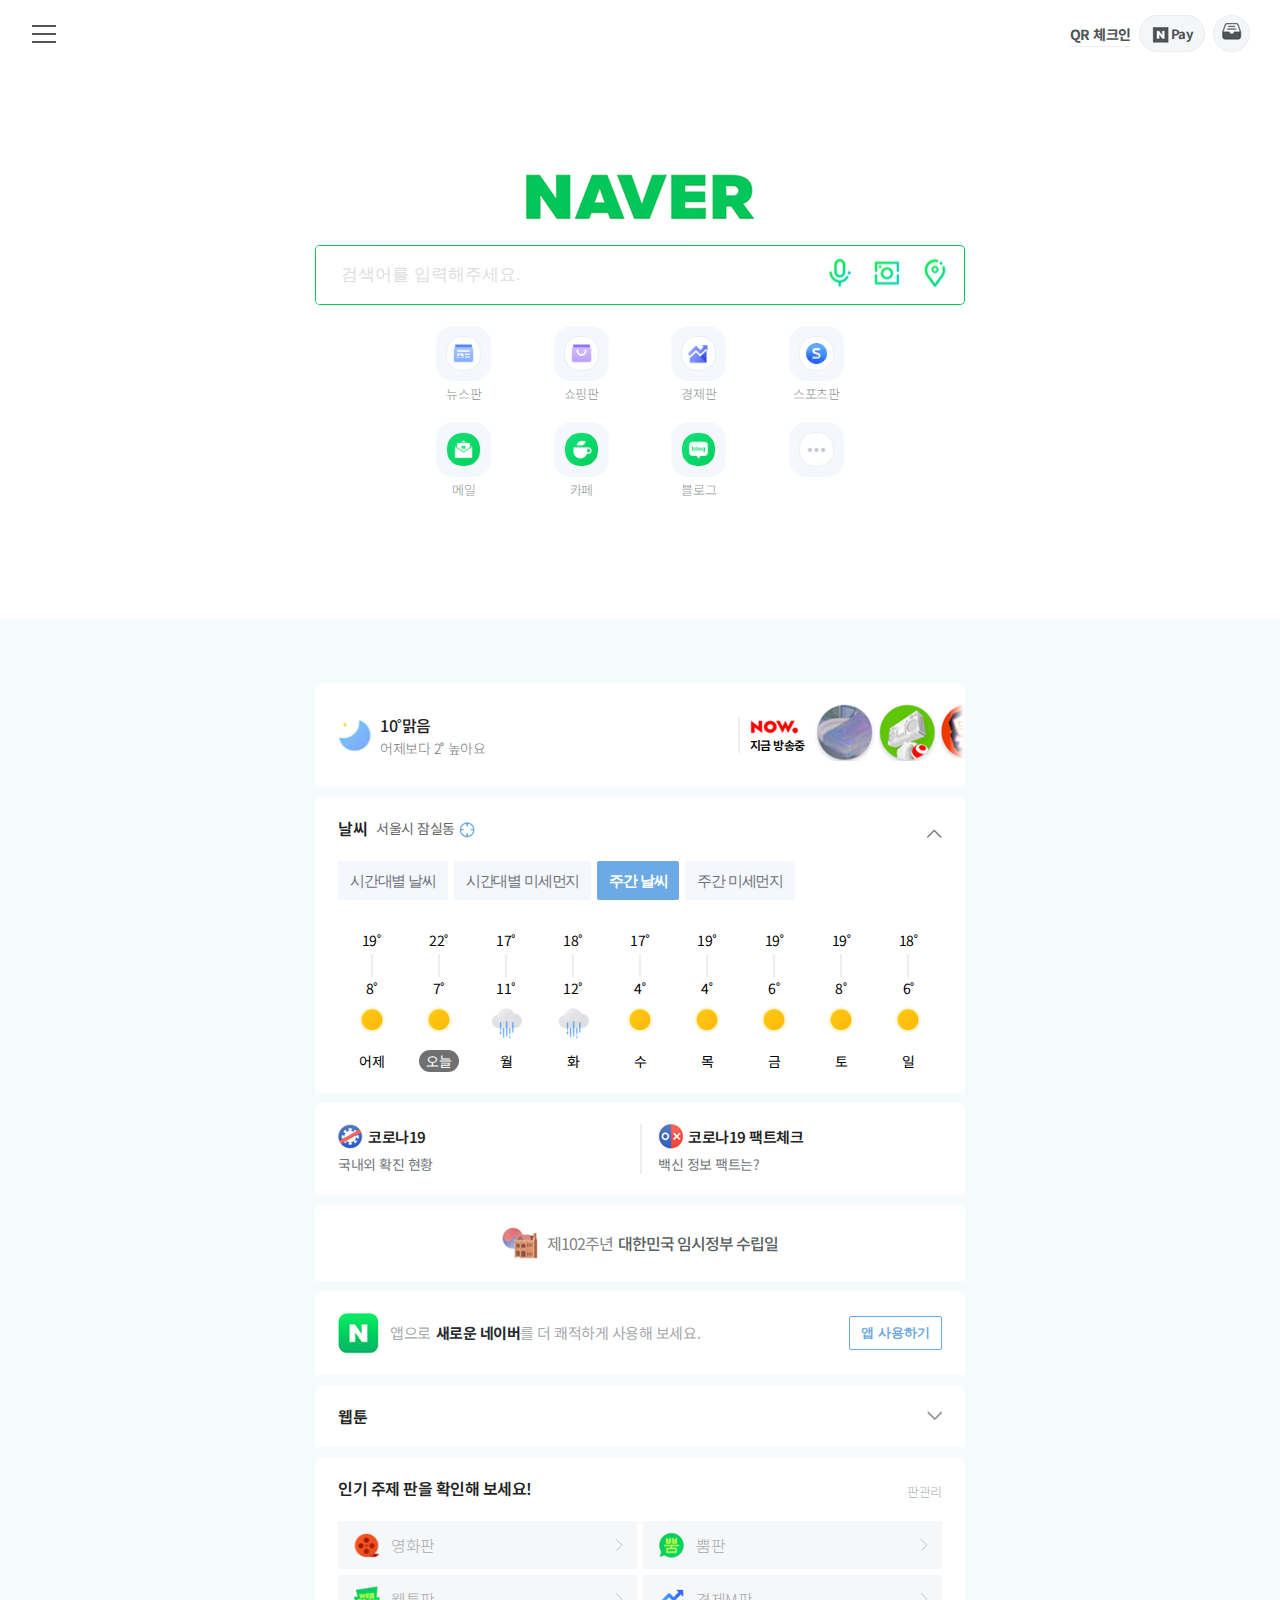
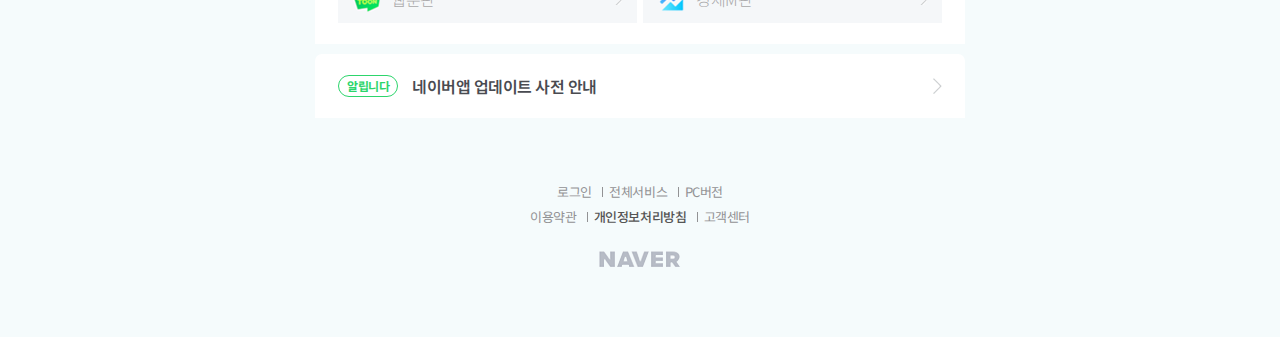
==== Quest02/Quest/index.html @ 85431442 "Quest 진행" ====
<!DOCTYPE html>
<html lang="ko">
	<head>
		<meta charset="UTF-8">
		<!-- TODO: 또 무엇이 필요할까요? -->
		<meta name="author" content="kimyujin">
		<meta name="keywords" content="네이버, 홈페이지, 네이버사이트">
		<meta name="description" content="네이버 홈페이지 메인 페이지 입니다.">

		<meta name="viewport" content="width=divice-width, initial-scale=1.0">
		<meta name="robots" content="index,follow">

		<title>네이버 메인 페이지</title>

		<link rel="stylesheet" href="main.css" />

	</head>
	<body>
		<header>
			<!-- TODO: 어디까지를 header로 보는 것이 좋을까요? -->

			<div class="top-header">
				<div class="menu-bar">
					<a href="https://asidelink.com/" title="메뉴페이지이동">
						<span class="bar"></span>
						<span class="bar"></span>
						<span class="bar"></span>
					</a>
				</div>
				<div class="service-box">
					<a href="https://qrlink.com/" class="qr-link" title="qr체크인이동">QR 체크인</a>
					<a herf="https://paylink.com/" class="pay-link" title="네이버페이이동"><img src="images/square-logo.png" alt="네이버페이">Pay</a>
					<a herf="https://maillink.com/" class="mail-link" title="메일이동"><img src="images/mail2.png" alt="메일"></a>
				</div>
			</div><!--top-head-->

			<div class="bottom-header">
				<h1 class="logo">
					<a href="https://m.naver.com/" class="logo-link" title="네이버메인페이지이동">
						<img src="images/naver-logo.png" alt="네이버 로고">
					</a>
				</h1>

				<div class="search-wrap">
					<form>
						<div class="search-input-wrap">
							<input type="search" name="search" id="search" placeholder="검색어를 입력해주세요." />
						</div>
					</form>

					<div class="search-nav">
						<button type="button"><img src="images/mic.png" alt="음성인식찾기"></button>
						<button type="button"><img src="images/photo.png" alt="이미지찾기"></button>
						<button type="button"><img src="images/map.png" alt="지도찾기"></button>
					</div>
				</div>

				<nav>
					<ul class="menu-list">
						<li class="menu-item">
							<a href="https://newlink.com/" title="뉴스판이동">
								<figure>
									<div class="menu-img"><img src="images/news.png" alt="뉴스판"></div>
									<figcaption>뉴스판</figcaption>
								</figure>
							</a>
						</li>
						<li class="menu-item">
							<a href="https://shoplink.com/" title="쇼핑판이동">
								<figure>
									<div class="menu-img"><img src="images/shop.png" alt="쇼핑판"></div>
									<figcaption>쇼핑판</figcaption>
								</figure>
							</a>
						</li>
						<li class="menu-item">
							<a href="https://economylink.com/" title="경제판이동">
								<figure>
									<div class="menu-img"><img src="images/economy.png" alt="경제판"></div>
									<figcaption>경제판</figcaption>
								</figure>
							</a>
						</li>
						<li class="menu-item">
							<a href="https://sportslink.com/" title="스포츠판이동">
								<figure>
									<div class="menu-img"><img src="images/sports.png" alt="스포츠판"></div>
									<figcaption>스포츠판</figcaption>
								</figure>
							</a>
						</li>
						<li class="menu-item">
							<a href="https://maillink.com/" title="메일이동">
								<figure>
									<div class="menu-img"><img src="images/mail.png" alt="메일"></div>
									<figcaption>메일</figcaption>
								</figure>
							</a>
						</li>
						<li class="menu-item">
							<a href="https://cafelink.com/" title="카페이동">
								<figure>
									<div class="menu-img"><img src="images/cafe.png" alt="카페"></div>
									<figcaption>카페</figcaption>
								</figure>
							</a>
						</li>
						<li class="menu-item">
							<a href="https://bloglink.com/" title="블로그이동">
								<figure>
									<div class="menu-img"><img src="images/blog.png" alt="블로그"></div>
									<figcaption>블로그</figcaption>
								</figure>
							</a>
						</li>
						<li class="menu-item">
							<a href="https://etclink.com/" title="메뉴더보기이동">
								<figure>
									<div class="menu-img"><img src="images/etc.png" alt="메뉴더보기"></div>
								</figure>
							</a>
						</li>
					</ul>
				</nav>
			</div><!--bottom-head-->
		</header>

		<section class="main">
			<!-- TODO: main은 어떤 식으로 나눌 수 있을까요? -->

			<article class="wt-now container">
				<div class="wt">
					<i class="wt-icon"></i>
					<p class="wt-desc"><strong>10˚맑음</strong> 어제보다 2˚ 높아요</p>
				</div>

				<div class="now">
					<div class="now-wrap">
						<h2 class="sc-title">
							<a href="https://nowlink.co/m" title="now이동">
								<img src="images/now.png" alt="now">
							</a>
						</h2>
						<p>지금 방송중</p>
					</div>
					<ul class="now-list">
						<li class="now-item"><a href="https://now1link.com/" title="nowlist1로이동"><img src="images/now-list1.png" alt="nowlist1"></a></li>
						<li class="now-item"><a href="https://now2link.com/" title="nowlist2로이동"><img src="images/now-list2.png" alt="nowlist2"></a></li>
						<li class="now-item"><a href="https://now3link.com/" title="nowlist3로이동"><img src="images/now-list3.png" alt="nowlist3"></a></li>
					</ul>
				</div>
			</article><!-- wt-now-->

			<article class="weather container">
				<div class="weather-title">
					<h2 class="sc-title"><a href="https://weatherlink.com/" title="날씨이동">날씨</a></h2>
					<p>서울시 잠실동</p>
				</div>
				<button type="button" class="down-button"><i class="down-icon"></i></button>

				<div class="weather-contents">
					<ul class="wt-tab">
						<li class="wt-tab-list"><button type="button" onclick="">시간대별 날씨</button></li>
						<li class="wt-tab-list"><button type="button" onclick="">시간대별 미세먼지</button></li>
						<li class="wt-tab-list active"><button type="button" onclick="">주간 날씨</button></li>
						<li class="wt-tab-list"><button type="button" onclick="">주간 미세먼지</button</li>
					</ul>
					<div class="wt-graph" id="tab3">
						<ul class="wt-graph-wrap">
							<li class="wt-list">
								<dl class="graph-content">
									<dt class="day">어제</dt>
									<dd class="degree-box">
										<div class="h-degree">19˚</div>
										<div class="l-degred">8˚</div>
									</dd>
									<dd class="wt-icon-box">
										<img src="images/wt2.png" alt="맑음"> 
									</dd>
								</dl>
							</li>
							<li class="wt-list">
								<dl class="graph-content today">
									<dt class="day">오늘</dt>
									<dd class="degree-box">
										<div class="h-degree">22˚</div>
										<div class="l-degred">7˚</div>
									</dd>
									<dd class="wt-icon-box">
										<img src="images/wt2.png" alt="맑음"> 
									</dd>
								</dl>
							</li>
							<li class="wt-list">
								<dl class="graph-content">
									<dt class="day">월</dt>
									<dd class="degree-box">
										<div class="h-degree">17˚</div>
										<div class="l-degred">11˚</div>
									</dd>
									<dd class="wt-icon-box">
										<img src="images/wt3.png" alt="비"> 
									</dd>
								</dl>
							</li>
							<li class="wt-list">
								<dl class="graph-content">
									<dt class="day">화</dt>
									<dd class="degree-box">
										<div class="h-degree">18˚</div>
										<div class="l-degred">12˚</div>
									</dd>
									<dd class="wt-icon-box">
										<img src="images/wt3.png" alt="비"> 
									</dd>
								</dl>
							</li>
							<li class="wt-list">
								<dl class="graph-content">
									<dt class="day">수</dt>
									<dd class="degree-box">
										<div class="h-degree">17˚</div>
										<div class="l-degred">4˚</div>
									</dd>
									<dd class="wt-icon-box">
										<img src="images/wt2.png" alt="맑음"> 
									</dd>
								</dl>
							</li>
							<li class="wt-list">
								<dl class="graph-content">
									<dt class="day">목</dt>
									<dd class="degree-box">
										<div class="h-degree">19˚</div>
										<div class="l-degred">4˚</div>
									</dd>
									<dd class="wt-icon-box">
										<img src="images/wt2.png" alt="맑음"> 
									</dd>
								</dl>
							</li>
							<li class="wt-list">
								<dl class="graph-content">
									<dt class="day">금</dt>
									<dd class="degree-box">
										<div class="h-degree">19˚</div>
										<div class="l-degred">6˚</div>
									</dd>
									<dd class="wt-icon-box">
										<img src="images/wt2.png" alt="맑음"> 
									</dd>
								</dl>
							</li>
							<li class="wt-list">
								<dl class="graph-content">
									<dt class="day">토</dt>
									<dd class="degree-box">
										<div class="h-degree">19˚</div>
										<div class="l-degred">8˚</div>
									</dd>
									<dd class="wt-icon-box">
										<img src="images/wt2.png" alt="맑음"> 
									</dd>
								</dl>
							</li>
							<li class="wt-list">
								<dl class="graph-content">
									<dt class="day">일</dt>
									<dd class="degree-box">
										<div class="h-degree">18˚</div>
										<div class="l-degred">6˚</div>
									</dd>
									<dd class="wt-icon-box">
										<img src="images/wt2.png" alt="맑음"> 
									</dd>
								</dl>
							</li>
						</ul>
					</div>
				</div>
			</article><!--weater-->

			<article class="covid container">
				<div class="covid-wrap">
					<a href="https://covidlink.com/" title="코로나19확진현황이동">
						<h2 class="sc-title">
							<i class="covid-icon"></i>
							코로나19
						</h2>
						<p>국내외 확진 현황</p>
					</a>
				</div>
				<div class="covid-wrap right">
					<a href="https://oxlink.com/" title="코로나19팩트체크이동">
						<h2 class="sc-title">
							<i class="ox-icon"></i>
							코로나19 팩트체크
						</h2>
						<p>백신 정보 팩트는?</p>
					</a>
				</div>
			</article><!-- covid-->

			<article class="anni container">
				<h2 class="sc-title2"><i class="anni-icon"></i><span>제102주년</span> 대한민국 임시정부 수립일</h2>
			</article><!-- anni-->

			<article class="app container">
				<h2 class="sc-title"><i class="naver-icon"></i>앱으로 <strong>새로운 네이버</strong>를 더 쾌적하게 사용해 보세요.</h2>

				<button type="button" class="app-button">앱 사용하기</button>
			</article><!-- app -->

			<article class="webtoon container">
				<h2 class="sc-title"><a href="https://webtoonlink.com/" title="웹툰이동">웹툰</a></h2>
				<button type="button" class="down-button"><i class="down-icon"></i></button>

				<div class="webtoon-contents">
				</div>
			</article><!-- webtoon-->

			<article class="pan container">
				<h2 class="sc-title">인기 주제 판을 확인해 보세요!</h2>
				<a href="https://admlink.com/" title="판관리이동" class="adm-link">판관리</button>

				<ul class="pan-list">
					<li>
						<a href="https://moviepanlink.com/" title="영화판이동">
							<i class="pan-icon icon1"></i> 
							영화판
							<i class="go-icon"></i>
						</a>
					</li>
					<li>
						<a href="https://bbompanlink.com/" title="뿜판이동">
							<i class="pan-icon icon2"></i> 
							뿜판
							<i class="go-icon"></i>
						</a>
					</li>
					<li>
						<a href="https://webtoonpanlink.com/" title="웹툰판이동">
							<i class="pan-icon icon3"></i> 
							웹툰판
							<i class="go-icon"></i>
						</a>
					</li>
					<li>
						<a href="https://mpanlink.com/" title="경제M판이동">
							<i class="pan-icon icon4"></i> 
							경제M판
							<i class="go-icon"></i>
						</a>
					</li>
				</ul>
			</article><!-- pan-->

			<article class="notice container">
				<a href="https://noticelink.com/" title="공지이동">
					<span class="notice-button">알립니다</span>
					<strong class="sc-title">네이버앱 업데이트 사전 안내</strong>	
					<i class="go-icon"></i>
				</a>
			</article><!-- notice -->
		</section><!-- section/main -->

		<footer>
			<!-- TODO: 하단의 여러 가지 링크들은 어떻게 처리하면 좋을까요? -->
			<ul class="f-nav">
				<li class="f-list"><a href="https://loginlink.com/" title="로그인이동">로그인</a></li>
				<li class="f-list"><a href="https://servicelink.com/" title="전체서비스이동">전체서비스</a></li>
				<li class="f-list"><a href="https://pclink.com/" title="PC버전이동">PC버전</a></li>
			</ul>
			<ul class="f-nav">
				<li class="f-list"><a href="https://termlink.com/" title="이용약관이동">이용약관</a></li>
				<li class="f-list b"><a href="https://privatelink.com/" title="개인정보처리방침이동">개인정보처리방침</a></li>
				<li class="f-list"><a href="https://cslink.com/" title="고객센터이동">고객센터</a></li>
			</ul>
			<div class="f-logo">
				<a href="https://companylink.com/" class="cp-link" title="네이버소개페이지이동">
					<img src="images/f-logo.png" alt="네이버 로고">
				</a>
			</div>
		</footer><!-- footer -->
	</body>
</html>
---- Quest02/Quest/main.css ----
@import url('https://fonts.googleapis.com/css?family=Noto+Sans+KR:100,300,400,500,700,900&subset=korean');


body{display:block;margin:0;padding:0;font-family:'Noto Sans KR', sans-serif;letter-spacing:-0.03em;}
a{text-decoration:none;}
ul, dl, dd{padding:0;margin:0;}
li{list-style:none;}
img{border:0;}
button{border:0;background:none;padding:0;cursor:pointer;}
p, h1, h2, h3, h4, h5{margin:0;}
figure{margin:0;}

.top-header{padding:15px 2% 120px 2%;display:flex;justify-content:space-between;align-items:center;box-sizing:border-box;}
.menu-bar .bar{width:24px;height:2px;background:#555;margin:6px;display:block;}

.service-box{display:flex;align-items:center;}
.service-box a{display:block;margin:0 4px;}
.qr-link{font-size:14px;font-weight:bold;color:#4b5154;position:relative;}
.qr-link::after{position:absolute;content:'';width:100%;height:1px;background:#eee;bottom:-3px;left:0;}
.pay-link, .mail-link{border:1px solid #ebecee;background:#f4f6f8;border-radius:50%;text-align:center;line-height:35px;}
.pay-link{border-radius:21px;padding:0 12px;font-size:13px;font-weight:bold;color:#4b5154;}
.mail-link{width:35px;margin-right:0;}
.pay-link img, .mail-link img{font-size:0;}
.pay-link img{vertical-align:middle;margin-right:2px;}

.bottom-header{text-align:center;width:100%;max-width:650px;margin:0 auto;padding-bottom:100px;}
.logo{margin-bottom:24px;line-height:0;}
.search-wrap{margin-bottom:21px;position:relative;}
.search-wrap form{text-align:left;border-radius:5px;background:linear-gradient(105deg,#03cf5d,#03c75a 100%);padding:1px;}
.search-input-wrap{padding-right:135px;border-radius:4px;box-sizing:border-box;background:#fff;}
#search{height:58px;padding:20px 25px;border:none;font-size:17px;font-weight:400;line-height:22px;width:100%;border-radius:4px;}
#search::placeholder{color:#ddd;line-height:22px;}

.search-nav{position:absolute;right:8px;top:50%;transform:translateY(-50%);}
.search-nav button{margin:0 8px;cursor:pointer;}

.menu-list{overflow:hidden;width:94%;max-width:470px;margin:0 auto;}
.menu-item{float:left;width:25%;text-align:center;margin-bottom:19px;}

.menu-img{width:55px;height:55px;border-radius:18px;background:#f4f7fb;margin:0 auto 4px;}
.menu-img img{width:60%;line-height:60px;border:1px solid #eee;margin-top:10px;border-radius:16px;}
.menu-item figure figcaption{font-size:13px;color:#8d9194;font-weight:300;line-height:18px;}

.main{background:rgb(229, 246, 247, 0.4);padding:65px 0 50px;}
.container{width:100%;background:#fff;border-radius:7px 7px 0 0;padding:21px 23px;max-width:650px;margin:0 auto 10px;box-sizing:border-box;}
.wt-now{display:flex;justify-content:space-between;align-items:center;}
.wt-now.container{padding-right:0;}
.wt{display:flex;}
.weather{position:relative;}
.down-button{position:absolute;right:23px;top:50%;transform:translateY(-50%);}
.down-icon{width:15px;height:9px;background:url(images/down-icon.png)no-repeat center center;background-size:cover;display:block;}
.weather .down-button{transform:rotate(180deg);top:32px;}

.wt-icon{margin-top:6px;margin-right:9px;width:33px;height:33px;background:url(images/wt1.png)no-repeat center center;display:block;background-size:cover;}
.wt-desc{font-size:14px;font-weight:300;color:#73757b;}
.wt-desc strong{font-size:16px;font-weight:500;line-height:25px;display:block;color:#222;}

.now-wrap{border-left:2px solid #eee;padding:0 9px 0 10px;}
.now-wrap  .sc-title{margin-bottom:0;}
.now-wrap p{font-size:12px;font-weight:600;line-height:16px;}

.now{display:flex;align-items:center;}
.now-list{display:flex;}
.now-list li{padding:0 1px;}

.sc-title{font-size:16px;color:#222;font-weight:600;line-height:20px;}
.sc-title a{color:#222;}
.weather-title{display:flex;align-items:center;margin-bottom:23px;}
.weather-title p{padding-left:9px;font-size:14px;font-weight:400;color:#666;display:inline-block;position:relative;}
.weather-title p::after{position:absolute;content:'';background:url(images/target.png)no-repeat;top:3px;right:-20px;height:17px;width:17px;background-size:cover;}

.wt-tab{overflow:hidden;margin-bottom:30px;}
.wt-tab-list{margin-right:6px;float:left;}
.wt-tab-list button{display:inline-block;letter-spacing:-0.08em;padding:10px 12px;font-size:15px;font-weight:400;line-height:19px;color:#6e7178;border-radius:2px;background:#f4f7fc;}
.wt-tab-list.active button{background:#6baae5;color:#fff;font-weight:bold;}

.wt-graph-wrap{overflow:hidden;}
.wt-list{width:11.1111%;float:left;height:112px;text-align:center;font-size:14px;position:relative;padding-bottom:30px;}
.day{position:absolute;bottom:0;left:50%;transform:translateX(-50%);line-height:22px;}
.degree-box{margin-bottom:9px;}
.h-degree{padding-bottom:28px;position:relative;}
.h-degree::after{position:absolute;content:'';width:2px;height:23px;top:24px;left:50%;transform:translateX(-50%);background:#eee;}
.l-degree{margin-bottom:5px;}

.today .day{color:#fff;background:#707070;border-radius:14px;width:40px;}

.covid{display:flex;}
.covid-wrap{width:50%;box-sizing:border-box;}
.covid-wrap .sc-title{font-size:15px;display:flex;align-items:center;margin-bottom:5px;}
.covid-icon, .ox-icon{width:25px;height:25px;margin-right:5px;background:url(images/virus.png)no-repeat center center;display:block;background-size:cover;}
.ox-icon{background:url(images/ox.png)no-repeat center center;}
.covid-wrap p{font-size:14px;color:#73757b;}

.covid-wrap.right{border-left:2px solid #eee;padding-left:16px;}

.sc-title2{font-size:16px;color:#5a5f61;font-weight:500;letter-spacing:-0.06em;display:flex;justify-content:center;align-items:center;}
.sc-title2 span{padding-right:5px;color:#828282;font-weight:400;}
.anni-icon{width:36px;height:34px;margin-right:9px;background:url(images/korea.png)no-repeat center center;background-size:cover;display:block;}

.app{display:flex;align-items:center;justify-content:space-between;}
.app-wrap{display:flex;align-items:center;}
.naver-icon{width:41px;height:42px;margin-right:11px;background:url(images/naver-icon.png)no-repeat center center;background-size:cover;display:block;}
.app .sc-title{display:flex;align-items:center;font-size:15px;color:#a7aaac;margin-bottom:0;font-weight:400;}
.app .sc-title strong{color:#252a2f;font-size:15px;/*font-weight:400;*/padding-left:5px;}
.app-button{font-size:13px;font-weight:bold;line-height:32px;padding:0 11px;border-radius:2px;color:#6baae5;border:1.5px solid #6baae5;}

.webtoon{position:relative;}
.webtoon .sc-title{margin-bottom:0;}

.pan{position:relative;}
.pan .sc-title{margin-bottom:23px;}
.pan .adm-link{position:absolute;right:23px;top:25px;font-size:13px;font-weight:300;color:#adb0b6;}
.pan-list{overflow:hidden;}
.pan-list li{width:50%;float:left;box-sizing:border-box;}
.pan-list li:nth-of-type(1), .pan-list li:nth-of-type(2){margin-bottom:6px;}
.pan-list li:nth-of-type(1), .pan-list li:nth-of-type(3){padding-right:3px;}
.pan-list li:nth-of-type(2), .pan-list li:nth-of-type(4){padding-left:3px;}
.pan-list li a{position:relative;display:flex;align-items:center;background:#f5f7f9;font-size:16px;color:#a8a8a9;font-weight:300;line-height:48px;padding:0 15px;box-sizing:border-box;}
.pan-icon{width:27px;height:27px;margin-right:11px;background-size:cover;display:block;}
.pan-icon.icon1{background:url(images/pan1.png)no-repeat center center;}
.pan-icon.icon2{background:url(images/pan2.png)no-repeat center center;}
.pan-icon.icon3{background:url(images/pan3.png)no-repeat center center;}
.pan-icon.icon4{background:url(images/pan4.png)no-repeat center center;}
.go-icon{position:absolute;right:15px;top:50%;transform:translateY(-50%);width:7px;height:12px;background-size:cover;display:block;background:url(images/go-icon.png)no-repeat center center;}

.notice a{display:flex;align-items:center;position:relative;}
.notice .sc-title{margin-bottom:0;color:#494b51;}
.notice-button{font-size:12px;color:#2dd56c;line-height:20px;border:1px solid #2dd56c;font-weight:bold;padding:0 8px;border-radius:11px;margin-right:14px;}
.notice .go-icon{width:9px;height:16px;right:0px;}

footer{background:rgb(229, 246, 247, 0.4);padding:0 0 65px 0;}
.f-nav{text-align:center;}
.f-list{display:inline-block;position:relative;}
.f-list::after{position:absolute;content:'';width:1px;height:10px;background:#929294;left:0px;top:50%;transform:translateY(-50%);}
.f-nav .f-list:first-child::after{width:0;}
.f-list a{display:block;padding:3px 7px;font-size:13px;color:#929294;font-weight:400;line-height:16px;}
.f-list.b a{font-weight:500;color:#555;}
.f-logo{text-align:center;margin-top:20px;}
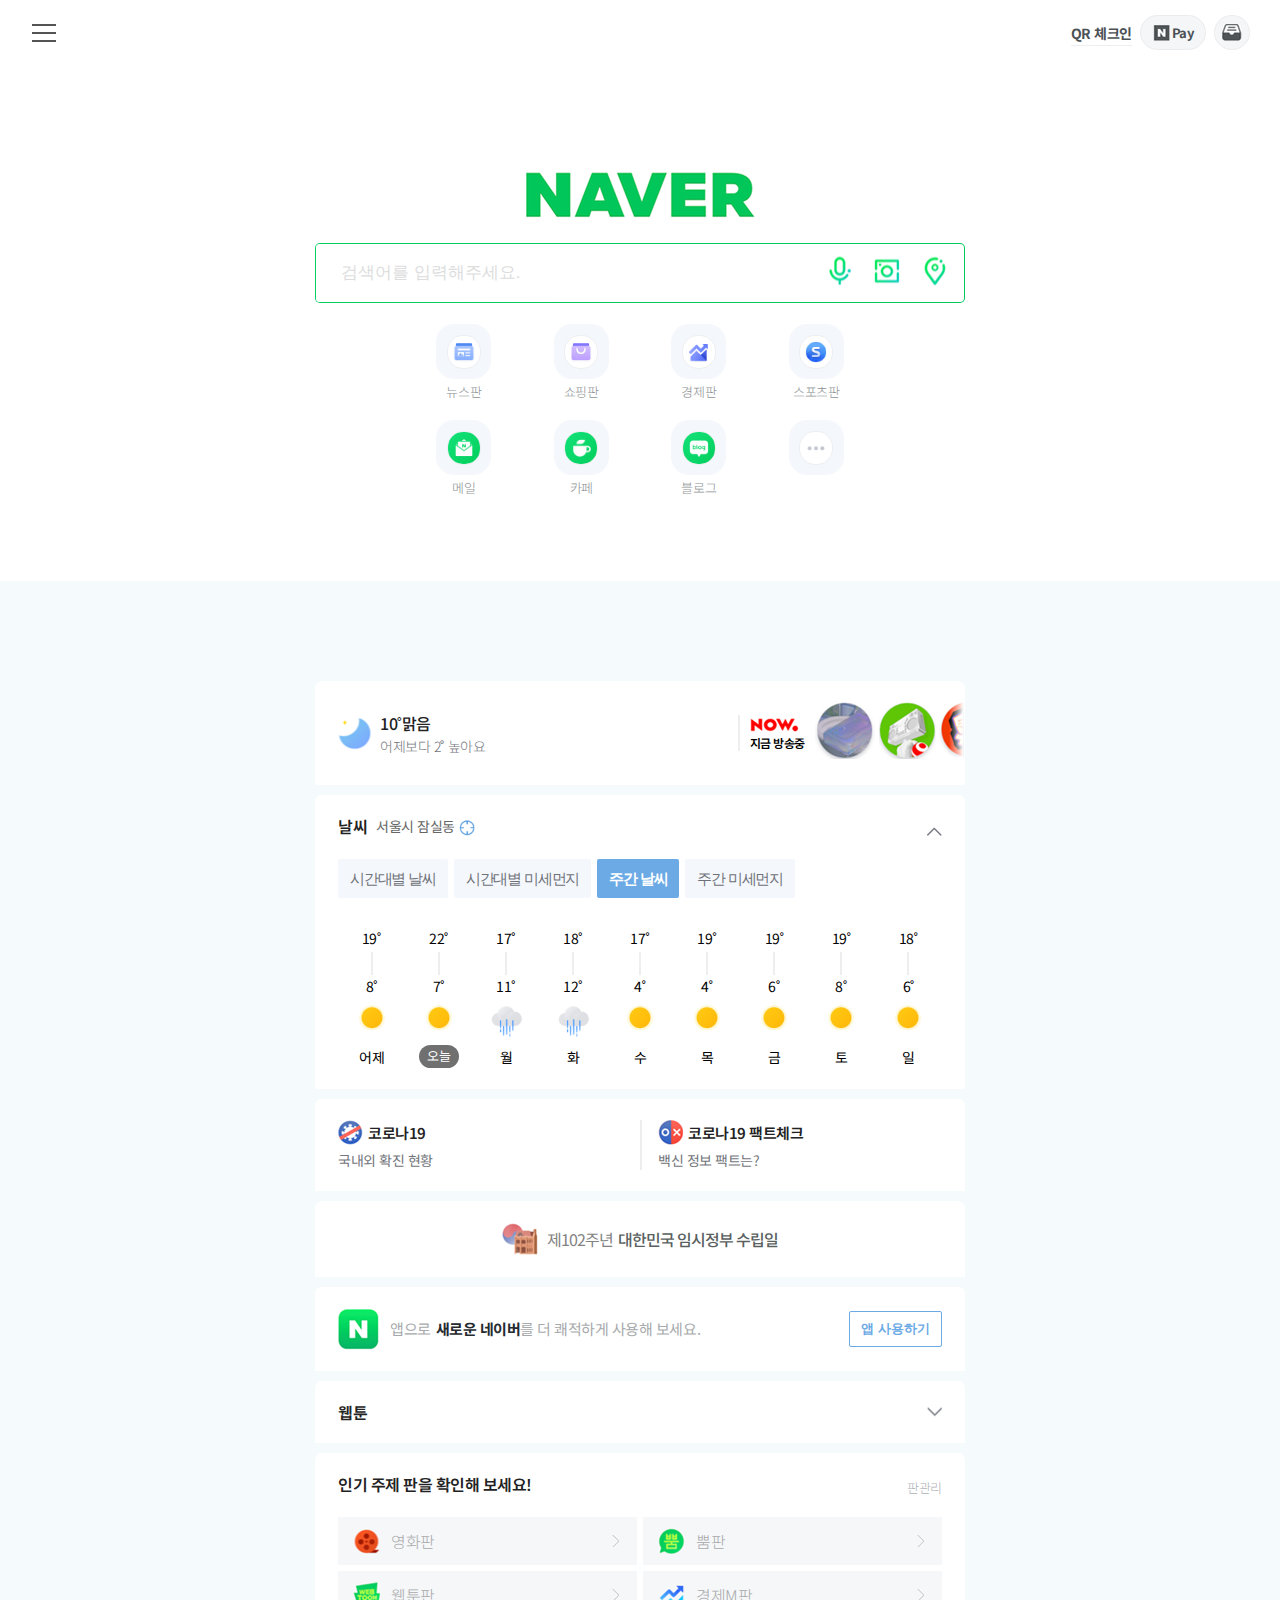
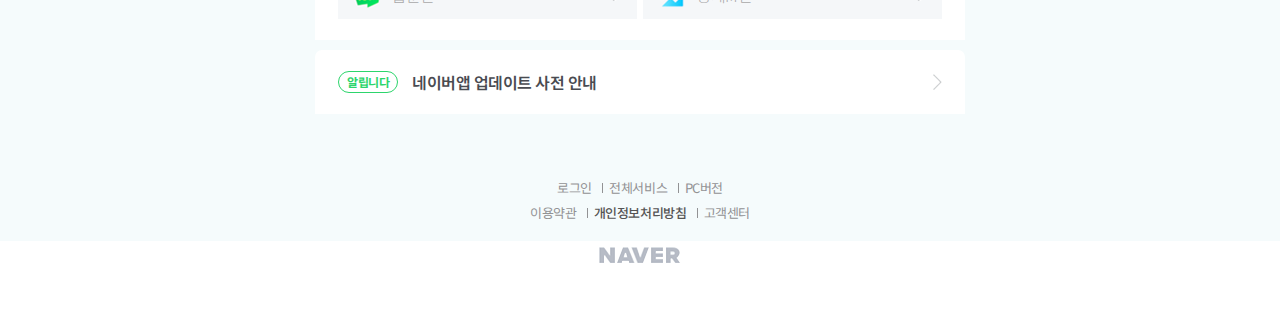
==== commit 7a1ad906: "3commit Quest 수정" ====
--- a/Quest02/Quest/index.html
+++ b/Quest02/Quest/index.html
@@ -16,10 +16,10 @@
 
 	</head>
 	<body>
+		<!--header-->
 		<header>
 			<!-- TODO: 어디까지를 header로 보는 것이 좋을까요? -->
-
-			<div class="top-header">
+			<div class="header">
 				<div class="menu-bar">
 					<a href="https://asidelink.com/" title="메뉴페이지이동">
 						<span class="bar"></span>
@@ -28,15 +28,21 @@
 					</a>
 				</div>
 				<div class="service-box">
-					<a href="https://qrlink.com/" class="qr-link" title="qr체크인이동">QR 체크인</a>
-					<a herf="https://paylink.com/" class="pay-link" title="네이버페이이동"><img src="images/square-logo.png" alt="네이버페이">Pay</a>
-					<a herf="https://maillink.com/" class="mail-link" title="메일이동"><img src="images/mail2.png" alt="메일"></a>
-				</div>
-			</div><!--top-head-->
-
-			<div class="bottom-header">
+					<a href="https://qrlink.com/" class="qr" title="qr체크인이동">QR 체크인</a>
+					<a herf="https://paylink.com/" class="pay" title="네이버페이이동"><img src="images/square-logo.png" alt="네이버페이">Pay</a>
+					<a herf="https://maillink.com/" class="mail" title="메일이동"><img src="images/mail2.png" alt="메일"></a>
+				</div>
+			</div>
+		</header>
+		<!--header-->
+
+		<section class="main">
+			<!-- TODO: main은 어떤 식으로 나눌 수 있을까요? -->
+
+			<!--mWrap:logo&search-->
+			<div class="mWrap">
 				<h1 class="logo">
-					<a href="https://m.naver.com/" class="logo-link" title="네이버메인페이지이동">
+					<a href="https://m.naver.com/" class="logo-wrap" title="네이버메인페이지이동">
 						<img src="images/naver-logo.png" alt="네이버 로고">
 					</a>
 				</h1>
@@ -49,12 +55,13 @@
 					</form>
 
 					<div class="search-nav">
-						<button type="button"><img src="images/mic.png" alt="음성인식찾기"></button>
-						<button type="button"><img src="images/photo.png" alt="이미지찾기"></button>
-						<button type="button"><img src="images/map.png" alt="지도찾기"></button>
+						<button type="button" onclick=""><img src="images/mic.png" alt="음성인식찾기"></button>
+						<button type="button" onclick=""><img src="images/photo.png" alt="이미지찾기"></button>
+						<button type="button" onclick=""><img src="images/map.png" alt="지도찾기"></button>
 					</div>
 				</div>
-
+				
+				<!--nav-->
 				<nav>
 					<ul class="menu-list">
 						<li class="menu-item">
@@ -122,12 +129,11 @@
 						</li>
 					</ul>
 				</nav>
-			</div><!--bottom-head-->
-		</header>
-
-		<section class="main">
-			<!-- TODO: main은 어떤 식으로 나눌 수 있을까요? -->
-
+				<!--nav-->
+			</div>
+			<!--mWrap:logo&search-->
+
+			<!--wt-now-->
 			<article class="wt-now container">
 				<div class="wt">
 					<i class="wt-icon"></i>
@@ -136,11 +142,11 @@
 
 				<div class="now">
 					<div class="now-wrap">
-						<h2 class="sc-title">
-							<a href="https://nowlink.co/m" title="now이동">
+						<a href="https://nowlink.co/m" title="now이동">
+							<h2 class="sc-title">
 								<img src="images/now.png" alt="now">
-							</a>
-						</h2>
+							</h2>
+						</a>
 						<p>지금 방송중</p>
 					</div>
 					<ul class="now-list">
@@ -149,14 +155,18 @@
 						<li class="now-item"><a href="https://now3link.com/" title="nowlist3로이동"><img src="images/now-list3.png" alt="nowlist3"></a></li>
 					</ul>
 				</div>
-			</article><!-- wt-now-->
-
+			</article>
+			<!--wt-now-->
+
+			<!--weater-->
 			<article class="weather container">
 				<div class="weather-title">
-					<h2 class="sc-title"><a href="https://weatherlink.com/" title="날씨이동">날씨</a></h2>
+					<a href="https://weatherlink.com/" title="날씨이동">
+						<h2 class="sc-title">날씨</h2>
+					</a>
 					<p>서울시 잠실동</p>
 				</div>
-				<button type="button" class="down-button"><i class="down-icon"></i></button>
+				<button type="button" class="down-button" onclick=""><i class="down-icon"></i></button>
 
 				<div class="weather-contents">
 					<ul class="wt-tab">
@@ -165,14 +175,14 @@
 						<li class="wt-tab-list active"><button type="button" onclick="">주간 날씨</button></li>
 						<li class="wt-tab-list"><button type="button" onclick="">주간 미세먼지</button</li>
 					</ul>
-					<div class="wt-graph" id="tab3">
+					<div class="wt-graph">
 						<ul class="wt-graph-wrap">
 							<li class="wt-list">
 								<dl class="graph-content">
 									<dt class="day">어제</dt>
 									<dd class="degree-box">
 										<div class="h-degree">19˚</div>
-										<div class="l-degred">8˚</div>
+										<div class="l-degree">8˚</div>
 									</dd>
 									<dd class="wt-icon-box">
 										<img src="images/wt2.png" alt="맑음"> 
@@ -184,7 +194,7 @@
 									<dt class="day">오늘</dt>
 									<dd class="degree-box">
 										<div class="h-degree">22˚</div>
-										<div class="l-degred">7˚</div>
+										<div class="l-degree">7˚</div>
 									</dd>
 									<dd class="wt-icon-box">
 										<img src="images/wt2.png" alt="맑음"> 
@@ -196,7 +206,7 @@
 									<dt class="day">월</dt>
 									<dd class="degree-box">
 										<div class="h-degree">17˚</div>
-										<div class="l-degred">11˚</div>
+										<div class="l-degree">11˚</div>
 									</dd>
 									<dd class="wt-icon-box">
 										<img src="images/wt3.png" alt="비"> 
@@ -208,7 +218,7 @@
 									<dt class="day">화</dt>
 									<dd class="degree-box">
 										<div class="h-degree">18˚</div>
-										<div class="l-degred">12˚</div>
+										<div class="l-degree">12˚</div>
 									</dd>
 									<dd class="wt-icon-box">
 										<img src="images/wt3.png" alt="비"> 
@@ -220,7 +230,7 @@
 									<dt class="day">수</dt>
 									<dd class="degree-box">
 										<div class="h-degree">17˚</div>
-										<div class="l-degred">4˚</div>
+										<div class="l-degree">4˚</div>
 									</dd>
 									<dd class="wt-icon-box">
 										<img src="images/wt2.png" alt="맑음"> 
@@ -232,7 +242,7 @@
 									<dt class="day">목</dt>
 									<dd class="degree-box">
 										<div class="h-degree">19˚</div>
-										<div class="l-degred">4˚</div>
+										<div class="l-degree">4˚</div>
 									</dd>
 									<dd class="wt-icon-box">
 										<img src="images/wt2.png" alt="맑음"> 
@@ -244,7 +254,7 @@
 									<dt class="day">금</dt>
 									<dd class="degree-box">
 										<div class="h-degree">19˚</div>
-										<div class="l-degred">6˚</div>
+										<div class="l-degree">6˚</div>
 									</dd>
 									<dd class="wt-icon-box">
 										<img src="images/wt2.png" alt="맑음"> 
@@ -256,7 +266,7 @@
 									<dt class="day">토</dt>
 									<dd class="degree-box">
 										<div class="h-degree">19˚</div>
-										<div class="l-degred">8˚</div>
+										<div class="l-degree">8˚</div>
 									</dd>
 									<dd class="wt-icon-box">
 										<img src="images/wt2.png" alt="맑음"> 
@@ -268,7 +278,7 @@
 									<dt class="day">일</dt>
 									<dd class="degree-box">
 										<div class="h-degree">18˚</div>
-										<div class="l-degred">6˚</div>
+										<div class="l-degree">6˚</div>
 									</dd>
 									<dd class="wt-icon-box">
 										<img src="images/wt2.png" alt="맑음"> 
@@ -278,8 +288,10 @@
 						</ul>
 					</div>
 				</div>
-			</article><!--weater-->
-
+			</article>
+			<!--weater-->
+			
+			<!--covid-->
 			<article class="covid container">
 				<div class="covid-wrap">
 					<a href="https://covidlink.com/" title="코로나19확진현황이동">
@@ -299,29 +311,37 @@
 						<p>백신 정보 팩트는?</p>
 					</a>
 				</div>
-			</article><!-- covid-->
-
+			</article>
+			<!--covid-->
+
+			<!--anni-->
 			<article class="anni container">
-				<h2 class="sc-title2"><i class="anni-icon"></i><span>제102주년</span> 대한민국 임시정부 수립일</h2>
-			</article><!-- anni-->
-
+				<a href="https://annilink.com" title="대한민국임시정부수립일이동">
+					<h2 class="sc-title2"><i class="anni-icon"></i><span>제102주년</span> 대한민국 임시정부 수립일</h2>
+				</a>
+			</article>
+			<!--anni-->
+
+			<!--app-->
 			<article class="app container">
 				<h2 class="sc-title"><i class="naver-icon"></i>앱으로 <strong>새로운 네이버</strong>를 더 쾌적하게 사용해 보세요.</h2>
-
-				<button type="button" class="app-button">앱 사용하기</button>
-			</article><!-- app -->
-
+				<button type="button" class="app-button" onclick="">앱 사용하기</button>
+			</article>
+			<!-- app -->
+
+			<!--webtoon-->
 			<article class="webtoon container">
-				<h2 class="sc-title"><a href="https://webtoonlink.com/" title="웹툰이동">웹툰</a></h2>
-				<button type="button" class="down-button"><i class="down-icon"></i></button>
-
-				<div class="webtoon-contents">
-				</div>
-			</article><!-- webtoon-->
-
+				<a href="https://webtoonlink.com/" title="웹툰이동">
+					<h2 class="sc-title">웹툰</h2>
+				</a>
+				<button type="button" class="down-button" onclick=""><i class="down-icon"></i></button>
+			</article>
+			<!-- webtoon-->
+
+			<!--pan-->
 			<article class="pan container">
 				<h2 class="sc-title">인기 주제 판을 확인해 보세요!</h2>
-				<a href="https://admlink.com/" title="판관리이동" class="adm-link">판관리</button>
+				<a href="https://admlink.com/" title="판관리이동" class="adm-link">판관리</a>
 
 				<ul class="pan-list">
 					<li>
@@ -353,17 +373,21 @@
 						</a>
 					</li>
 				</ul>
-			</article><!-- pan-->
-
+			</article>
+			<!-- pan-->
+
+			<!--notice-->
 			<article class="notice container">
 				<a href="https://noticelink.com/" title="공지이동">
 					<span class="notice-button">알립니다</span>
 					<strong class="sc-title">네이버앱 업데이트 사전 안내</strong>	
 					<i class="go-icon"></i>
 				</a>
-			</article><!-- notice -->
+			</article>
+			<!-- notice -->
 		</section><!-- section/main -->
 
+		<!--footer-->
 		<footer>
 			<!-- TODO: 하단의 여러 가지 링크들은 어떻게 처리하면 좋을까요? -->
 			<ul class="f-nav">
@@ -381,6 +405,7 @@
 					<img src="images/f-logo.png" alt="네이버 로고">
 				</a>
 			</div>
-		</footer><!-- footer -->
+		</footer>
+		<!-- footer -->
 	</body>
 </html>
--- a/Quest02/Quest/main.css
+++ b/Quest02/Quest/main.css
@@ -1,7 +1,8 @@
 
+/*폰트*/
 @import url('https://fonts.googleapis.com/css?family=Noto+Sans+KR:100,300,400,500,700,900&subset=korean');
 
-
+/*기본설정 초기화*/
 body{display:block;margin:0;padding:0;font-family:'Noto Sans KR', sans-serif;letter-spacing:-0.03em;}
 a{text-decoration:none;}
 ul, dl, dd{padding:0;margin:0;}
@@ -11,20 +12,25 @@
 p, h1, h2, h3, h4, h5{margin:0;}
 figure{margin:0;}
 
-.top-header{padding:15px 2% 120px 2%;display:flex;justify-content:space-between;align-items:center;box-sizing:border-box;}
+/*header*/
+.header{padding:15px 2% 120px 2%;display:flex;justify-content:space-between;align-items:center;box-sizing:border-box;}
 .menu-bar .bar{width:24px;height:2px;background:#555;margin:6px;display:block;}
 
 .service-box{display:flex;align-items:center;}
-.service-box a{display:block;margin:0 4px;}
-.qr-link{font-size:14px;font-weight:bold;color:#4b5154;position:relative;}
-.qr-link::after{position:absolute;content:'';width:100%;height:1px;background:#eee;bottom:-3px;left:0;}
-.pay-link, .mail-link{border:1px solid #ebecee;background:#f4f6f8;border-radius:50%;text-align:center;line-height:35px;}
-.pay-link{border-radius:21px;padding:0 12px;font-size:13px;font-weight:bold;color:#4b5154;}
-.mail-link{width:35px;margin-right:0;}
-.pay-link img, .mail-link img{font-size:0;}
-.pay-link img{vertical-align:middle;margin-right:2px;}
+.service-box a{display:flex;align-items:center;justify-content:center;margin:0 4px;color:#4b5154;font-weight:bold;}
+.qr{font-size:14px;position:relative;}
+.qr::after{position:absolute;content:'';width:100%;height:1px;background:#eee;bottom:-3px;left:0;}
+.pay, .mail{border:1px solid #ebecee;background:#f4f6f8;border-radius:50%;height:35px;box-sizing:border-box;cursor:pointer;}
+.pay{border-radius:21px;padding:0 12px;font-size:13px;}
+.mail{width:36px;margin-right:0;}
+.pay img, .mail img{font-size:0;}
+.pay img{margin-right:2px;}
 
-.bottom-header{text-align:center;width:100%;max-width:650px;margin:0 auto;padding-bottom:100px;}
+/*main*/
+/*logo_search*/
+.main{padding:0 0 50px;position:relative;}
+.main::before{position:absolute;content:'';width:100%;height:140vh;background:rgb(229, 246, 247, 0.4);left:0;top:411px;z-index:-1;}
+.mWrap{text-align:center;width:100%;max-width:650px;margin:0 auto;padding-bottom:165px;}
 .logo{margin-bottom:24px;line-height:0;}
 .search-wrap{margin-bottom:21px;position:relative;}
 .search-wrap form{text-align:left;border-radius:5px;background:linear-gradient(105deg,#03cf5d,#03c75a 100%);padding:1px;}
@@ -35,105 +41,114 @@
 .search-nav{position:absolute;right:8px;top:50%;transform:translateY(-50%);}
 .search-nav button{margin:0 8px;cursor:pointer;}
 
-.menu-list{overflow:hidden;width:94%;max-width:470px;margin:0 auto;}
-.menu-item{float:left;width:25%;text-align:center;margin-bottom:19px;}
+/*nav*/
+.menu-list{display:flex;flex-wrap:wrap;width:94%;max-width:470px;margin:0 auto;}
+.menu-item{width:25%;text-align:center;margin-bottom:19px;}
+.menu-img{width:55px;height:55px;border-radius:18px;background:#f4f7fb;margin:0 auto 4px;transition:all 0.4s;box-sizing:border-box;border:1px solid #f4f7fb;}
+.menu-img img{width:60%;line-height:60px;border:1px solid #eee;margin-top:10px;border-radius:16px;}
+.menu-item figure figcaption{font-size:13px;color:#8d9194;font-weight:300;line-height:18px;transition:all 0.4s;}
+.menu-item a:hover .menu-img{border:1px solid #6baae5;}
+.menu-item a:hover figure figcaption{font-weight:bold;color:#6baae5;}
 
-.menu-img{width:55px;height:55px;border-radius:18px;background:#f4f7fb;margin:0 auto 4px;}
-.menu-img img{width:60%;line-height:60px;border:1px solid #eee;margin-top:10px;border-radius:16px;}
-.menu-item figure figcaption{font-size:13px;color:#8d9194;font-weight:300;line-height:18px;}
-
-.main{background:rgb(229, 246, 247, 0.4);padding:65px 0 50px;}
+/*container*/
+/*wt-now*/
 .container{width:100%;background:#fff;border-radius:7px 7px 0 0;padding:21px 23px;max-width:650px;margin:0 auto 10px;box-sizing:border-box;}
 .wt-now{display:flex;justify-content:space-between;align-items:center;}
 .wt-now.container{padding-right:0;}
 .wt{display:flex;}
+.wt-icon{margin:6px 9px 0 0;width:33px;height:33px;background:url(images/wt1.png)no-repeat center center;display:block;background-size:cover;}
+.wt-desc{font-size:14px;font-weight:300;color:#73757b;}
+.wt-desc strong{font-size:16px;font-weight:500;line-height:25px;display:block;color:#222;}
+
+.now-wrap{border-left:2px solid #eee;padding:0 9px 0 10px;}
+.sc-title{font-size:16px;color:#222;font-weight:600;line-height:20px;}
+.now-wrap p{font-size:12px;font-weight:600;line-height:16px;}
+.now{display:flex;align-items:center;}
+.now-list{display:flex;}
+.now-list li{padding:0 1px;}
+
+/*weather*/
 .weather{position:relative;}
 .down-button{position:absolute;right:23px;top:50%;transform:translateY(-50%);}
 .down-icon{width:15px;height:9px;background:url(images/down-icon.png)no-repeat center center;background-size:cover;display:block;}
 .weather .down-button{transform:rotate(180deg);top:32px;}
 
-.wt-icon{margin-top:6px;margin-right:9px;width:33px;height:33px;background:url(images/wt1.png)no-repeat center center;display:block;background-size:cover;}
-.wt-desc{font-size:14px;font-weight:300;color:#73757b;}
-.wt-desc strong{font-size:16px;font-weight:500;line-height:25px;display:block;color:#222;}
-
-.now-wrap{border-left:2px solid #eee;padding:0 9px 0 10px;}
-.now-wrap  .sc-title{margin-bottom:0;}
-.now-wrap p{font-size:12px;font-weight:600;line-height:16px;}
-
-.now{display:flex;align-items:center;}
-.now-list{display:flex;}
-.now-list li{padding:0 1px;}
-
-.sc-title{font-size:16px;color:#222;font-weight:600;line-height:20px;}
-.sc-title a{color:#222;}
 .weather-title{display:flex;align-items:center;margin-bottom:23px;}
-.weather-title p{padding-left:9px;font-size:14px;font-weight:400;color:#666;display:inline-block;position:relative;}
+.weather-title p{padding-left:9px;font-size:14px;font-weight:400;color:#666;position:relative;}
 .weather-title p::after{position:absolute;content:'';background:url(images/target.png)no-repeat;top:3px;right:-20px;height:17px;width:17px;background-size:cover;}
 
-.wt-tab{overflow:hidden;margin-bottom:30px;}
-.wt-tab-list{margin-right:6px;float:left;}
-.wt-tab-list button{display:inline-block;letter-spacing:-0.08em;padding:10px 12px;font-size:15px;font-weight:400;line-height:19px;color:#6e7178;border-radius:2px;background:#f4f7fc;}
+.wt-tab{margin-bottom:30px;display:flex;flex-wrap:wrap;}
+.wt-tab-list{margin-right:6px;}
+.wt-tab-list button{letter-spacing:-0.08em;padding:10px 12px;font-size:15px;font-weight:400;line-height:19px;color:#6e7178;border-radius:2px;background:#f4f7fc;transition:all 0.4s;}
 .wt-tab-list.active button{background:#6baae5;color:#fff;font-weight:bold;}
+.wt-tab-list button:hover{background:#6baae5;color:#fff;}
 
-.wt-graph-wrap{overflow:hidden;}
-.wt-list{width:11.1111%;float:left;height:112px;text-align:center;font-size:14px;position:relative;padding-bottom:30px;}
+.wt-graph-wrap{display:flex;flex-wrap:wrap;}
+.wt-list{width:11.1111%;height:140px;text-align:center;font-size:14px;position:relative;}
 .day{position:absolute;bottom:0;left:50%;transform:translateX(-50%);line-height:22px;}
 .degree-box{margin-bottom:9px;}
 .h-degree{padding-bottom:28px;position:relative;}
 .h-degree::after{position:absolute;content:'';width:2px;height:23px;top:24px;left:50%;transform:translateX(-50%);background:#eee;}
 .l-degree{margin-bottom:5px;}
+.today .day{color:#fff;background:#707070;border-radius:14px;width:40px;font-size:13px;padding-bottom:1px;}
 
-.today .day{color:#fff;background:#707070;border-radius:14px;width:40px;}
-
+/*covid*/
 .covid{display:flex;}
 .covid-wrap{width:50%;box-sizing:border-box;}
 .covid-wrap .sc-title{font-size:15px;display:flex;align-items:center;margin-bottom:5px;}
 .covid-icon, .ox-icon{width:25px;height:25px;margin-right:5px;background:url(images/virus.png)no-repeat center center;display:block;background-size:cover;}
 .ox-icon{background:url(images/ox.png)no-repeat center center;}
 .covid-wrap p{font-size:14px;color:#73757b;}
-
 .covid-wrap.right{border-left:2px solid #eee;padding-left:16px;}
 
+/*anni*/
 .sc-title2{font-size:16px;color:#5a5f61;font-weight:500;letter-spacing:-0.06em;display:flex;justify-content:center;align-items:center;}
 .sc-title2 span{padding-right:5px;color:#828282;font-weight:400;}
 .anni-icon{width:36px;height:34px;margin-right:9px;background:url(images/korea.png)no-repeat center center;background-size:cover;display:block;}
 
+/*app*/
 .app{display:flex;align-items:center;justify-content:space-between;}
-.app-wrap{display:flex;align-items:center;}
+.app .sc-title{display:flex;align-items:center;font-size:15px;color:#a7aaac;font-weight:400;}
+.app .sc-title strong{color:#252a2f;font-size:15px;padding-left:5px;}
 .naver-icon{width:41px;height:42px;margin-right:11px;background:url(images/naver-icon.png)no-repeat center center;background-size:cover;display:block;}
-.app .sc-title{display:flex;align-items:center;font-size:15px;color:#a7aaac;margin-bottom:0;font-weight:400;}
-.app .sc-title strong{color:#252a2f;font-size:15px;/*font-weight:400;*/padding-left:5px;}
-.app-button{font-size:13px;font-weight:bold;line-height:32px;padding:0 11px;border-radius:2px;color:#6baae5;border:1.5px solid #6baae5;}
+.app-button{font-size:13px;font-weight:bold;padding:8px 11px;border-radius:2px;color:#6baae5;border:1.5px solid #6baae5;transition:all 0.4s;}
+.app-button:hover{background:#6baae5;color:#fff;}
 
+/*webtoon*/
 .webtoon{position:relative;}
-.webtoon .sc-title{margin-bottom:0;}
 
+/*pan*/
 .pan{position:relative;}
 .pan .sc-title{margin-bottom:23px;}
-.pan .adm-link{position:absolute;right:23px;top:25px;font-size:13px;font-weight:300;color:#adb0b6;}
-.pan-list{overflow:hidden;}
-.pan-list li{width:50%;float:left;box-sizing:border-box;}
+.pan .adm-link{position:absolute;right:23px;top:25px;font-size:13px;font-weight:300;color:#adb0b6;transition:all 0.4s;}
+.pan .adm-link:hover{font-weight:bold;}
+.pan-list{display:flex;flex-wrap:wrap;}
+.pan-list li{width:50%;box-sizing:border-box;}
 .pan-list li:nth-of-type(1), .pan-list li:nth-of-type(2){margin-bottom:6px;}
 .pan-list li:nth-of-type(1), .pan-list li:nth-of-type(3){padding-right:3px;}
 .pan-list li:nth-of-type(2), .pan-list li:nth-of-type(4){padding-left:3px;}
-.pan-list li a{position:relative;display:flex;align-items:center;background:#f5f7f9;font-size:16px;color:#a8a8a9;font-weight:300;line-height:48px;padding:0 15px;box-sizing:border-box;}
+.pan-list li a{position:relative;display:flex;align-items:center;background:#f5f7f9;font-size:16px;color:#a8a8a9;font-weight:300;line-height:48px;padding:0 15px;box-sizing:border-box;transition:all 0.4s;}
+.pan-list li a:hover{color:#6baae5;font-weight:500;}
 .pan-icon{width:27px;height:27px;margin-right:11px;background-size:cover;display:block;}
 .pan-icon.icon1{background:url(images/pan1.png)no-repeat center center;}
 .pan-icon.icon2{background:url(images/pan2.png)no-repeat center center;}
 .pan-icon.icon3{background:url(images/pan3.png)no-repeat center center;}
 .pan-icon.icon4{background:url(images/pan4.png)no-repeat center center;}
-.go-icon{position:absolute;right:15px;top:50%;transform:translateY(-50%);width:7px;height:12px;background-size:cover;display:block;background:url(images/go-icon.png)no-repeat center center;}
+.go-icon{position:absolute;right:18px;top:50%;transform:translateY(-50%);width:7px;height:12px;background-size:cover;display:block;background:url(images/go-icon.png)no-repeat center center;transition:all 0.4s;}
+.pan-list li a:hover .go-icon{right:10px;}
 
 .notice a{display:flex;align-items:center;position:relative;}
-.notice .sc-title{margin-bottom:0;color:#494b51;}
-.notice-button{font-size:12px;color:#2dd56c;line-height:20px;border:1px solid #2dd56c;font-weight:bold;padding:0 8px;border-radius:11px;margin-right:14px;}
+.notice .sc-title{color:#494b51;}
+.notice-button{font-size:12px;color:#2dd56c;line-height:20px;border:1px solid #2dd56c;font-weight:bold;padding:0 8px;border-radius:11px;margin-right:14px;transition:all 0.4s;}
+.notice-button:hover{color:#fff;background:#2dd56c;}
 .notice .go-icon{width:9px;height:16px;right:0px;}
 
-footer{background:rgb(229, 246, 247, 0.4);padding:0 0 65px 0;}
+footer{padding:0 0 65px 0;}
 .f-nav{text-align:center;}
 .f-list{display:inline-block;position:relative;}
 .f-list::after{position:absolute;content:'';width:1px;height:10px;background:#929294;left:0px;top:50%;transform:translateY(-50%);}
 .f-nav .f-list:first-child::after{width:0;}
-.f-list a{display:block;padding:3px 7px;font-size:13px;color:#929294;font-weight:400;line-height:16px;}
+.f-list a{display:block;padding:3px 7px;font-size:13px;color:#929294;font-weight:400;line-height:16px;transition:all 0.4s;}
+.f-list a:hover{text-decoration:underline;}
 .f-list.b a{font-weight:500;color:#555;}
 .f-logo{text-align:center;margin-top:20px;}